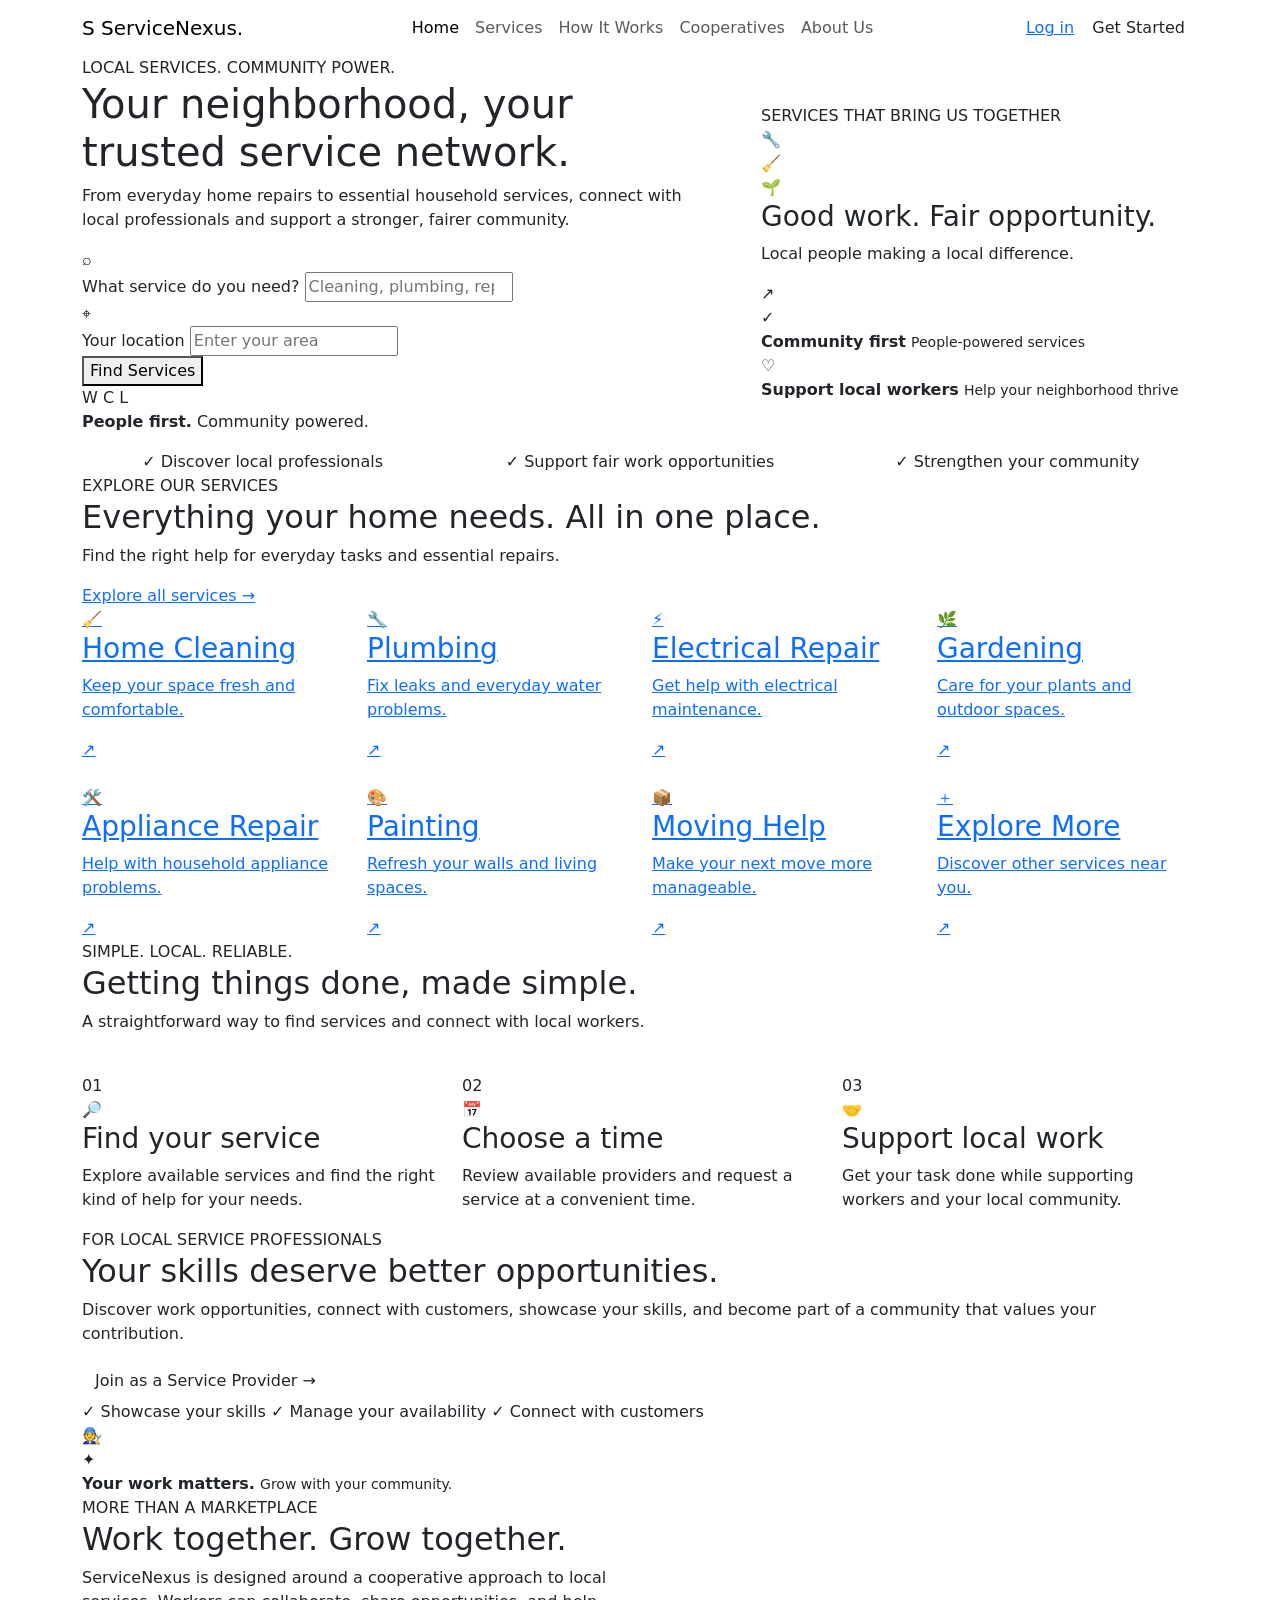
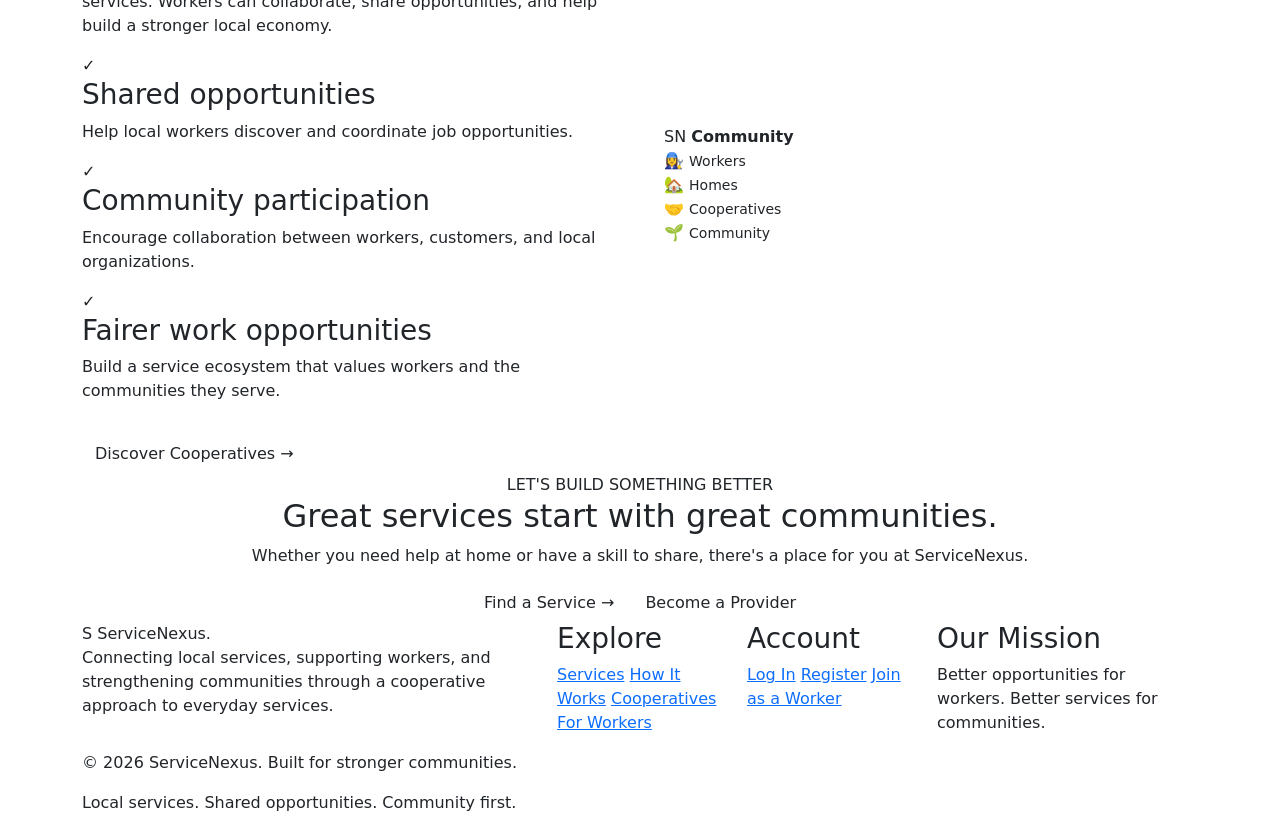
==== src/main/resources/templates/index.html @ cea3363b "Add ServiceNexus Spring Boot project" ====
<!DOCTYPE html>
<html lang="en" xmlns:th="http://www.thymeleaf.org">

<head>
    <meta charset="UTF-8">

    <meta name="viewport" content="width=device-width, initial-scale=1.0">

    <title>ServiceNexus | Local Services, Stronger Communities</title>

    <meta name="description"
          content="Discover trusted local service professionals, book household services, and support worker cooperatives with ServiceNexus.">

    <!-- Bootstrap -->
    <link
        href="https://cdn.jsdelivr.net/npm/bootstrap@5.3.8/dist/css/bootstrap.min.css"
        rel="stylesheet">

    <!-- Google Fonts -->
    <link
        href="https://fonts.googleapis.com/css2?family=DM+Sans:wght@400;500;600;700&family=Manrope:wght@400;500;600;700;800&display=swap"
        rel="stylesheet">

    <!-- Custom CSS -->
    <link rel="stylesheet" th:href="@{/css/style.css}">
</head>

<body>

<!-- ================= NAVIGATION ================= -->

<nav class="navbar navbar-expand-lg navbar-light bg-white sticky-top main-navbar">

    <div class="container">

        <a class="navbar-brand brand" th:href="@{/}">
            <span class="brand-icon">S</span>
            ServiceNexus<span class="brand-dot">.</span>
        </a>

        <button class="navbar-toggler"
                type="button"
                data-bs-toggle="collapse"
                data-bs-target="#navbarMenu"
                aria-controls="navbarMenu"
                aria-expanded="false"
                aria-label="Toggle navigation">

            <span class="navbar-toggler-icon"></span>

        </button>

        <div class="collapse navbar-collapse" id="navbarMenu">

            <ul class="navbar-nav mx-auto">

                <li class="nav-item">
                    <a class="nav-link active" th:href="@{/}">Home</a>
                </li>

                <li class="nav-item">
                    <a class="nav-link" href="#services">Services</a>
                </li>

                <li class="nav-item">
                    <a class="nav-link" href="#how-it-works">How It Works</a>
                </li>

                <li class="nav-item">
                    <a class="nav-link" href="#cooperatives">Cooperatives</a>
                </li>

                <li class="nav-item">
                    <a class="nav-link" href="#about">About Us</a>
                </li>

            </ul>

            <div class="nav-actions">

                <a href="/login" class="login-link">Log in</a>

                <a href="/register" class="btn btn-brand">
                    Get Started
                </a>

            </div>

        </div>

    </div>

</nav>


<!-- ================= HERO SECTION ================= -->

<section class="hero-section">

    <div class="container">

        <div class="row align-items-center g-5">

            <div class="col-lg-7">

                <div class="hero-badge">
                    <span class="status-dot"></span>
                    LOCAL SERVICES. COMMUNITY POWER.
                </div>

                <h1>
                    Your neighborhood,
                    <span>your trusted</span>
                    service network.
                </h1>

                <p class="hero-description">

                    From everyday home repairs to essential household services,
                    connect with local professionals and support a stronger,
                    fairer community.

                </p>

                <!-- Search Form -->

                <form class="search-panel"
                      th:action="@{/services}"
                      method="get">

                    <div class="search-field">

                        <span class="search-icon">⌕</span>

                        <div class="search-input-wrapper">

                            <label for="serviceSearch">
                                What service do you need?
                            </label>

                            <input
                                type="search"
                                id="serviceSearch"
                                name="q"
                                placeholder="Cleaning, plumbing, repairs..."
                                autocomplete="off">

                        </div>

                    </div>

                    <div class="search-divider"></div>

                    <div class="search-field location-field">

                        <span class="location-icon">⌖</span>

                        <div class="search-input-wrapper">

                            <label for="serviceLocation">
                                Your location
                            </label>

                            <input
                                type="text"
                                id="serviceLocation"
                                name="location"
                                placeholder="Enter your area">

                        </div>

                    </div>

                    <button class="search-button" type="submit">
                        Find Services
                    </button>

                </form>

                <div class="hero-trust">

                    <div class="trust-avatars">
                        <span>W</span>
                        <span>C</span>
                        <span>L</span>
                    </div>

                    <p>
                        <strong>People first.</strong>
                        Community powered.
                    </p>

                </div>

            </div>


            <!-- Hero Visual -->

            <div class="col-lg-5">

                <div class="hero-visual">

                    <div class="hero-image-card">

                        <div class="visual-top-label">
                            <span class="status-dot"></span>
                            SERVICES THAT BRING US TOGETHER
                        </div>

                        <div class="hero-illustration">

                            <div class="illustration-circle">

                                <div class="illustration-house">

                                    <div class="house-roof"></div>

                                    <div class="house-body">

                                        <div class="house-window"></div>

                                        <div class="house-door"></div>

                                    </div>

                                </div>

                                <div class="illustration-tool tool-one">🔧</div>

                                <div class="illustration-tool tool-two">🧹</div>

                                <div class="illustration-tool tool-three">🌱</div>

                            </div>

                        </div>

                        <div class="visual-bottom">

                            <div>
                                <h3>Good work. Fair opportunity.</h3>
                                <p>Local people making a local difference.</p>
                            </div>

                            <span class="visual-arrow">↗</span>

                        </div>

                    </div>


                    <div class="floating-card floating-card-top">

                        <span class="floating-icon green-icon">✓</span>

                        <div>
                            <strong>Community first</strong>
                            <small>People-powered services</small>
                        </div>

                    </div>


                    <div class="floating-card floating-card-bottom">

                        <span class="floating-icon orange-icon">♡</span>

                        <div>
                            <strong>Support local workers</strong>
                            <small>Help your neighborhood thrive</small>
                        </div>

                    </div>

                </div>

            </div>

        </div>

    </div>

</section>


<!-- ================= TRUST STRIP ================= -->

<section class="trust-strip">

    <div class="container">

        <div class="row align-items-center text-center g-3">

            <div class="col-12 col-md-4">

                <div class="trust-item">
                    <span>✓</span>
                    Discover local professionals
                </div>

            </div>

            <div class="col-12 col-md-4">

                <div class="trust-item">
                    <span>✓</span>
                    Support fair work opportunities
                </div>

            </div>

            <div class="col-12 col-md-4">

                <div class="trust-item">
                    <span>✓</span>
                    Strengthen your community
                </div>

            </div>

        </div>

    </div>

</section>


<!-- ================= SERVICE CATEGORIES ================= -->

<section class="services-section section-padding" id="services">

    <div class="container">

        <div class="section-heading">

            <div>

                <span class="section-eyebrow">EXPLORE OUR SERVICES</span>

                <h2>
                    Everything your home needs.
                    <span>All in one place.</span>
                </h2>

                <p>
                    Find the right help for everyday tasks and essential repairs.
                </p>

            </div>

            <a href="/services" class="section-link">
                Explore all services <span>→</span>
            </a>

        </div>


        <div class="row g-4">

            <!-- Cleaning -->

            <div class="col-6 col-lg-3">

                <a href="/services?q=cleaning" class="service-card">

                    <div class="service-icon cleaning-icon">🧹</div>

                    <h3>Home Cleaning</h3>

                    <p>
                        Keep your space fresh and comfortable.
                    </p>

                    <span class="service-arrow">↗</span>

                </a>

            </div>


            <!-- Plumbing -->

            <div class="col-6 col-lg-3">

                <a href="/services?q=plumbing" class="service-card">

                    <div class="service-icon plumbing-icon">🔧</div>

                    <h3>Plumbing</h3>

                    <p>
                        Fix leaks and everyday water problems.
                    </p>

                    <span class="service-arrow">↗</span>

                </a>

            </div>


            <!-- Electrical -->

            <div class="col-6 col-lg-3">

                <a href="/services?q=electrical" class="service-card">

                    <div class="service-icon electrical-icon">⚡</div>

                    <h3>Electrical Repair</h3>

                    <p>
                        Get help with electrical maintenance.
                    </p>

                    <span class="service-arrow">↗</span>

                </a>

            </div>


            <!-- Gardening -->

            <div class="col-6 col-lg-3">

                <a href="/services?q=gardening" class="service-card">

                    <div class="service-icon gardening-icon">🌿</div>

                    <h3>Gardening</h3>

                    <p>
                        Care for your plants and outdoor spaces.
                    </p>

                    <span class="service-arrow">↗</span>

                </a>

            </div>


            <!-- Appliance Repair -->

            <div class="col-6 col-lg-3">

                <a href="/services?q=appliance" class="service-card">

                    <div class="service-icon appliance-icon">🛠️</div>

                    <h3>Appliance Repair</h3>

                    <p>
                        Help with household appliance problems.
                    </p>

                    <span class="service-arrow">↗</span>

                </a>

            </div>


            <!-- Painting -->

            <div class="col-6 col-lg-3">

                <a href="/services?q=painting" class="service-card">

                    <div class="service-icon painting-icon">🎨</div>

                    <h3>Painting</h3>

                    <p>
                        Refresh your walls and living spaces.
                    </p>

                    <span class="service-arrow">↗</span>

                </a>

            </div>


            <!-- Moving -->

            <div class="col-6 col-lg-3">

                <a href="/services?q=moving" class="service-card">

                    <div class="service-icon moving-icon">📦</div>

                    <h3>Moving Help</h3>

                    <p>
                        Make your next move more manageable.
                    </p>

                    <span class="service-arrow">↗</span>

                </a>

            </div>


            <!-- More -->

            <div class="col-6 col-lg-3">

                <a href="/services" class="service-card more-card">

                    <div class="service-icon more-icon">＋</div>

                    <h3>Explore More</h3>

                    <p>
                        Discover other services near you.
                    </p>

                    <span class="service-arrow">↗</span>

                </a>

            </div>

        </div>

    </div>

</section>


<!-- ================= HOW IT WORKS ================= -->

<section class="how-section section-padding" id="how-it-works">

    <div class="container">

        <div class="section-heading centered-heading">

            <span class="section-eyebrow">SIMPLE. LOCAL. RELIABLE.</span>

            <h2>
                Getting things done,
                <span>made simple.</span>
            </h2>

            <p>
                A straightforward way to find services and connect with local workers.
            </p>

        </div>


        <div class="row g-4 mt-3">

            <div class="col-md-4">

                <div class="step-card">

                    <div class="step-number">01</div>

                    <div class="step-icon">🔎</div>

                    <h3>Find your service</h3>

                    <p>
                        Explore available services and find the right kind
                        of help for your needs.
                    </p>

                </div>

            </div>


            <div class="col-md-4">

                <div class="step-card">

                    <div class="step-number">02</div>

                    <div class="step-icon">📅</div>

                    <h3>Choose a time</h3>

                    <p>
                        Review available providers and request a service
                        at a convenient time.
                    </p>

                </div>

            </div>


            <div class="col-md-4">

                <div class="step-card">

                    <div class="step-number">03</div>

                    <div class="step-icon">🤝</div>

                    <h3>Support local work</h3>

                    <p>
                        Get your task done while supporting workers
                        and your local community.
                    </p>

                </div>

            </div>

        </div>

    </div>

</section>


<!-- ================= WORKER SECTION ================= -->

<section class="worker-section section-padding" id="workers">

    <div class="container">

        <div class="worker-banner">

            <div class="worker-content">

                <span class="worker-eyebrow">
                    FOR LOCAL SERVICE PROFESSIONALS
                </span>

                <h2>
                    Your skills deserve
                    <span>better opportunities.</span>
                </h2>

                <p>
                    Discover work opportunities, connect with customers,
                    showcase your skills, and become part of a community
                    that values your contribution.
                </p>

                <a href="/register?role=WORKER" class="btn worker-button">
                    Join as a Service Provider <span>→</span>
                </a>

                <div class="worker-benefits">

                    <span>✓ Showcase your skills</span>

                    <span>✓ Manage your availability</span>

                    <span>✓ Connect with customers</span>

                </div>

            </div>


            <div class="worker-visual">

                <div class="worker-circle">

                    <div class="worker-emoji">🧑‍🔧</div>

                </div>

                <div class="worker-note">

                    <span>✦</span>

                    <div>
                        <strong>Your work matters.</strong>
                        <small>Grow with your community.</small>
                    </div>

                </div>

            </div>

        </div>

    </div>

</section>


<!-- ================= COOPERATIVES ================= -->

<section class="cooperative-section section-padding" id="cooperatives">

    <div class="container">

        <div class="row align-items-center g-5">

            <div class="col-lg-6">

                <span class="section-eyebrow">MORE THAN A MARKETPLACE</span>

                <h2>
                    Work together.
                    <span>Grow together.</span>
                </h2>

                <p class="cooperative-description">

                    ServiceNexus is designed around a cooperative approach
                    to local services. Workers can collaborate, share
                    opportunities, and help build a stronger local economy.

                </p>

                <div class="cooperative-benefit">

                    <span class="benefit-check">✓</span>

                    <div>

                        <h3>Shared opportunities</h3>

                        <p>
                            Help local workers discover and coordinate job opportunities.
                        </p>

                    </div>

                </div>


                <div class="cooperative-benefit">

                    <span class="benefit-check">✓</span>

                    <div>

                        <h3>Community participation</h3>

                        <p>
                            Encourage collaboration between workers, customers,
                            and local organizations.
                        </p>

                    </div>

                </div>


                <div class="cooperative-benefit">

                    <span class="benefit-check">✓</span>

                    <div>

                        <h3>Fairer work opportunities</h3>

                        <p>
                            Build a service ecosystem that values workers
                            and the communities they serve.
                        </p>

                    </div>

                </div>

                <a href="/cooperatives" class="btn btn-brand mt-3">
                    Discover Cooperatives →
                </a>

            </div>


            <div class="col-lg-6">

                <div class="cooperative-visual">

                    <div class="community-orbit orbit-one"></div>

                    <div class="community-orbit orbit-two"></div>

                    <div class="community-center">
                        <span>SN</span>
                        <strong>Community</strong>
                    </div>

                    <div class="community-member member-one">
                        <span>👩‍🔧</span>
                        <small>Workers</small>
                    </div>

                    <div class="community-member member-two">
                        <span>🏡</span>
                        <small>Homes</small>
                    </div>

                    <div class="community-member member-three">
                        <span>🤝</span>
                        <small>Cooperatives</small>
                    </div>

                    <div class="community-member member-four">
                        <span>🌱</span>
                        <small>Community</small>
                    </div>

                </div>

            </div>

        </div>

    </div>

</section>


<!-- ================= FINAL CTA ================= -->

<section class="final-cta" id="about">

    <div class="container text-center">

        <span class="section-eyebrow">LET'S BUILD SOMETHING BETTER</span>

        <h2>
            Great services start
            <span>with great communities.</span>
        </h2>

        <p>
            Whether you need help at home or have a skill to share,
            there's a place for you at ServiceNexus.
        </p>

        <div class="cta-buttons">

            <a href="/services" class="btn btn-brand">
                Find a Service →
            </a>

            <a href="/register?role=WORKER" class="btn btn-outline-brand">
                Become a Provider
            </a>

        </div>

    </div>

</section>


<!-- ================= FOOTER ================= -->

<footer class="site-footer">

    <div class="container">

        <div class="row g-4">

            <div class="col-lg-5">

                <a class="navbar-brand brand footer-brand" th:href="@{/}">
                    <span class="brand-icon">S</span>
                    ServiceNexus<span class="brand-dot">.</span>
                </a>

                <p class="footer-description">

                    Connecting local services, supporting workers,
                    and strengthening communities through a cooperative
                    approach to everyday services.

                </p>

            </div>


            <div class="col-6 col-lg-2">

                <h3>Explore</h3>

                <a href="#services">Services</a>

                <a href="#how-it-works">How It Works</a>

                <a href="#cooperatives">Cooperatives</a>

                <a href="#workers">For Workers</a>

            </div>


            <div class="col-6 col-lg-2">

                <h3>Account</h3>

                <a href="/login">Log In</a>

                <a href="/register">Register</a>

                <a href="/register?role=WORKER">Join as a Worker</a>

            </div>


            <div class="col-lg-3">

                <h3>Our Mission</h3>

                <p class="footer-mission">
                    Better opportunities for workers.
                    Better services for communities.
                </p>

            </div>

        </div>


        <div class="footer-bottom">

            <p>
                © 2026 ServiceNexus. Built for stronger communities.
            </p>

            <p>
                Local services. Shared opportunities. Community first.
            </p>

        </div>

    </div>

</footer>


<script
    src="https://cdn.jsdelivr.net/npm/bootstrap@5.3.8/dist/js/bootstrap.bundle.min.js">
</script>

</body>

</html>
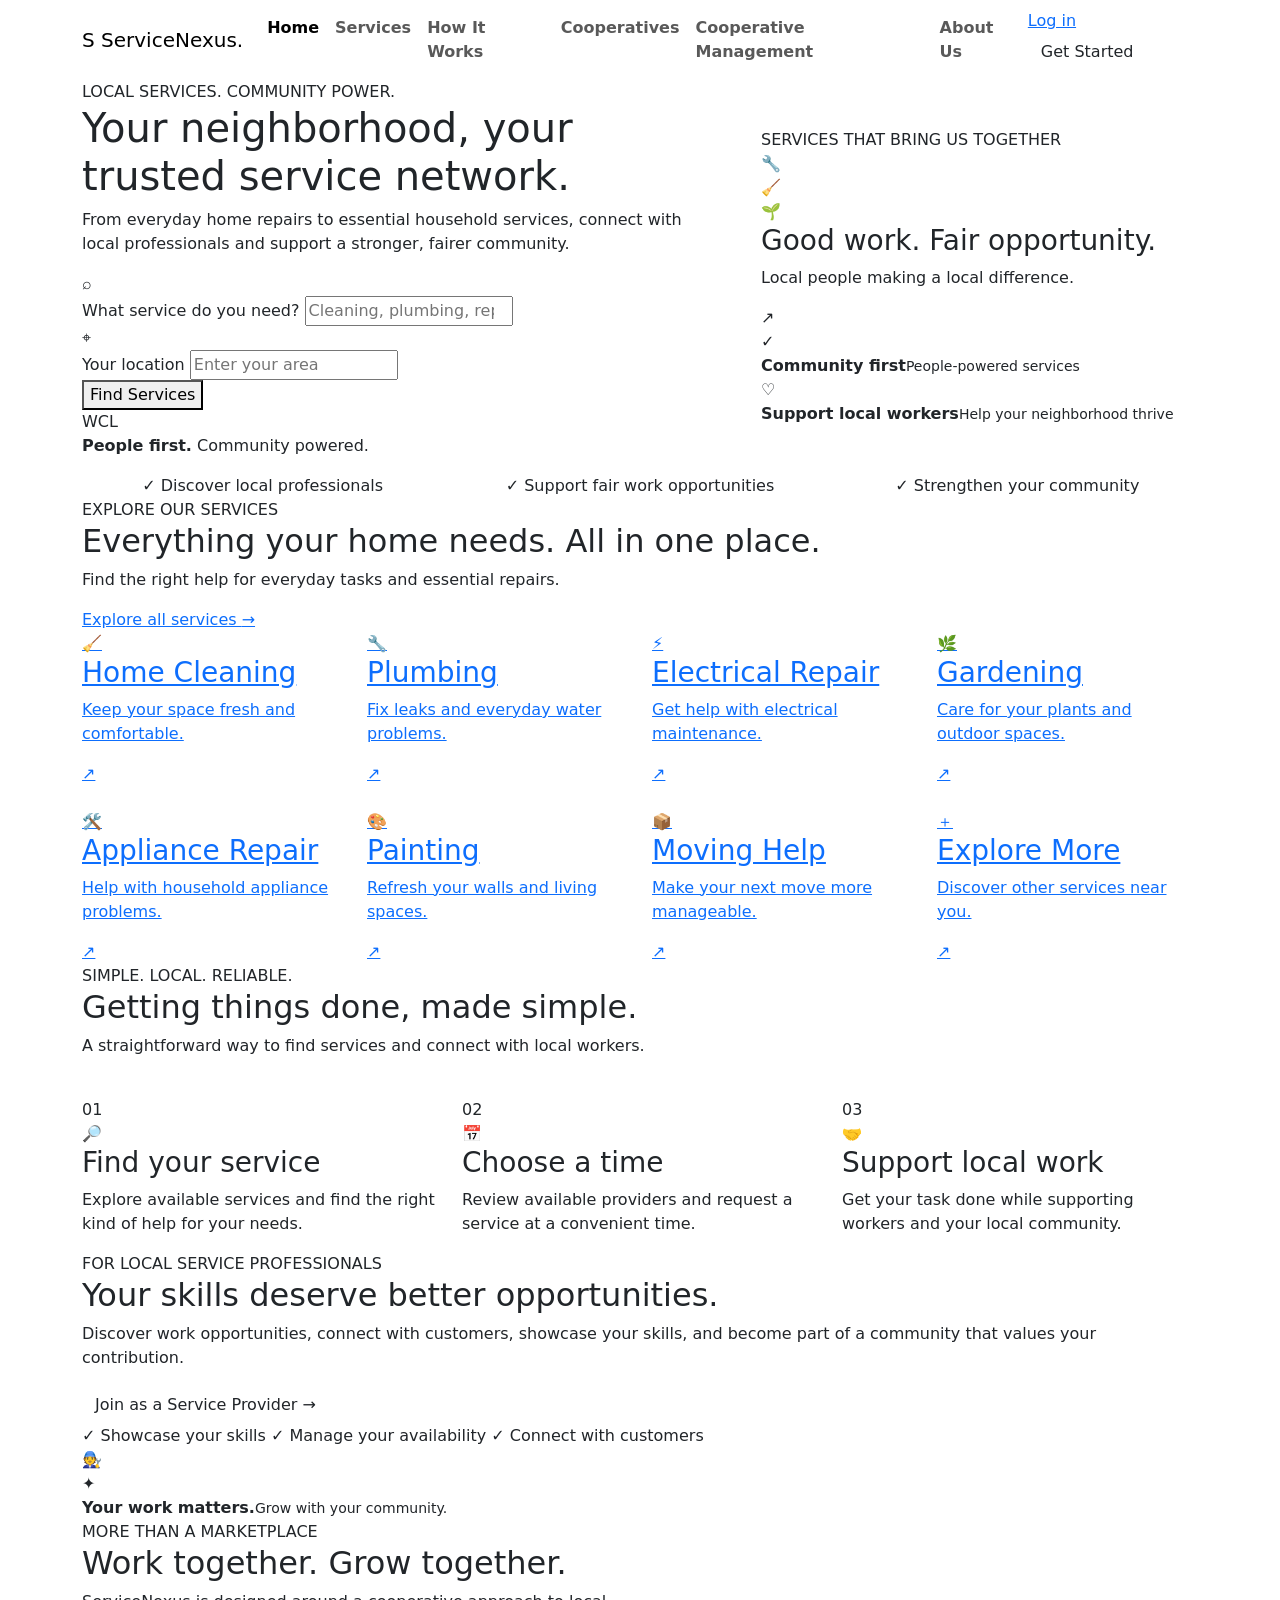
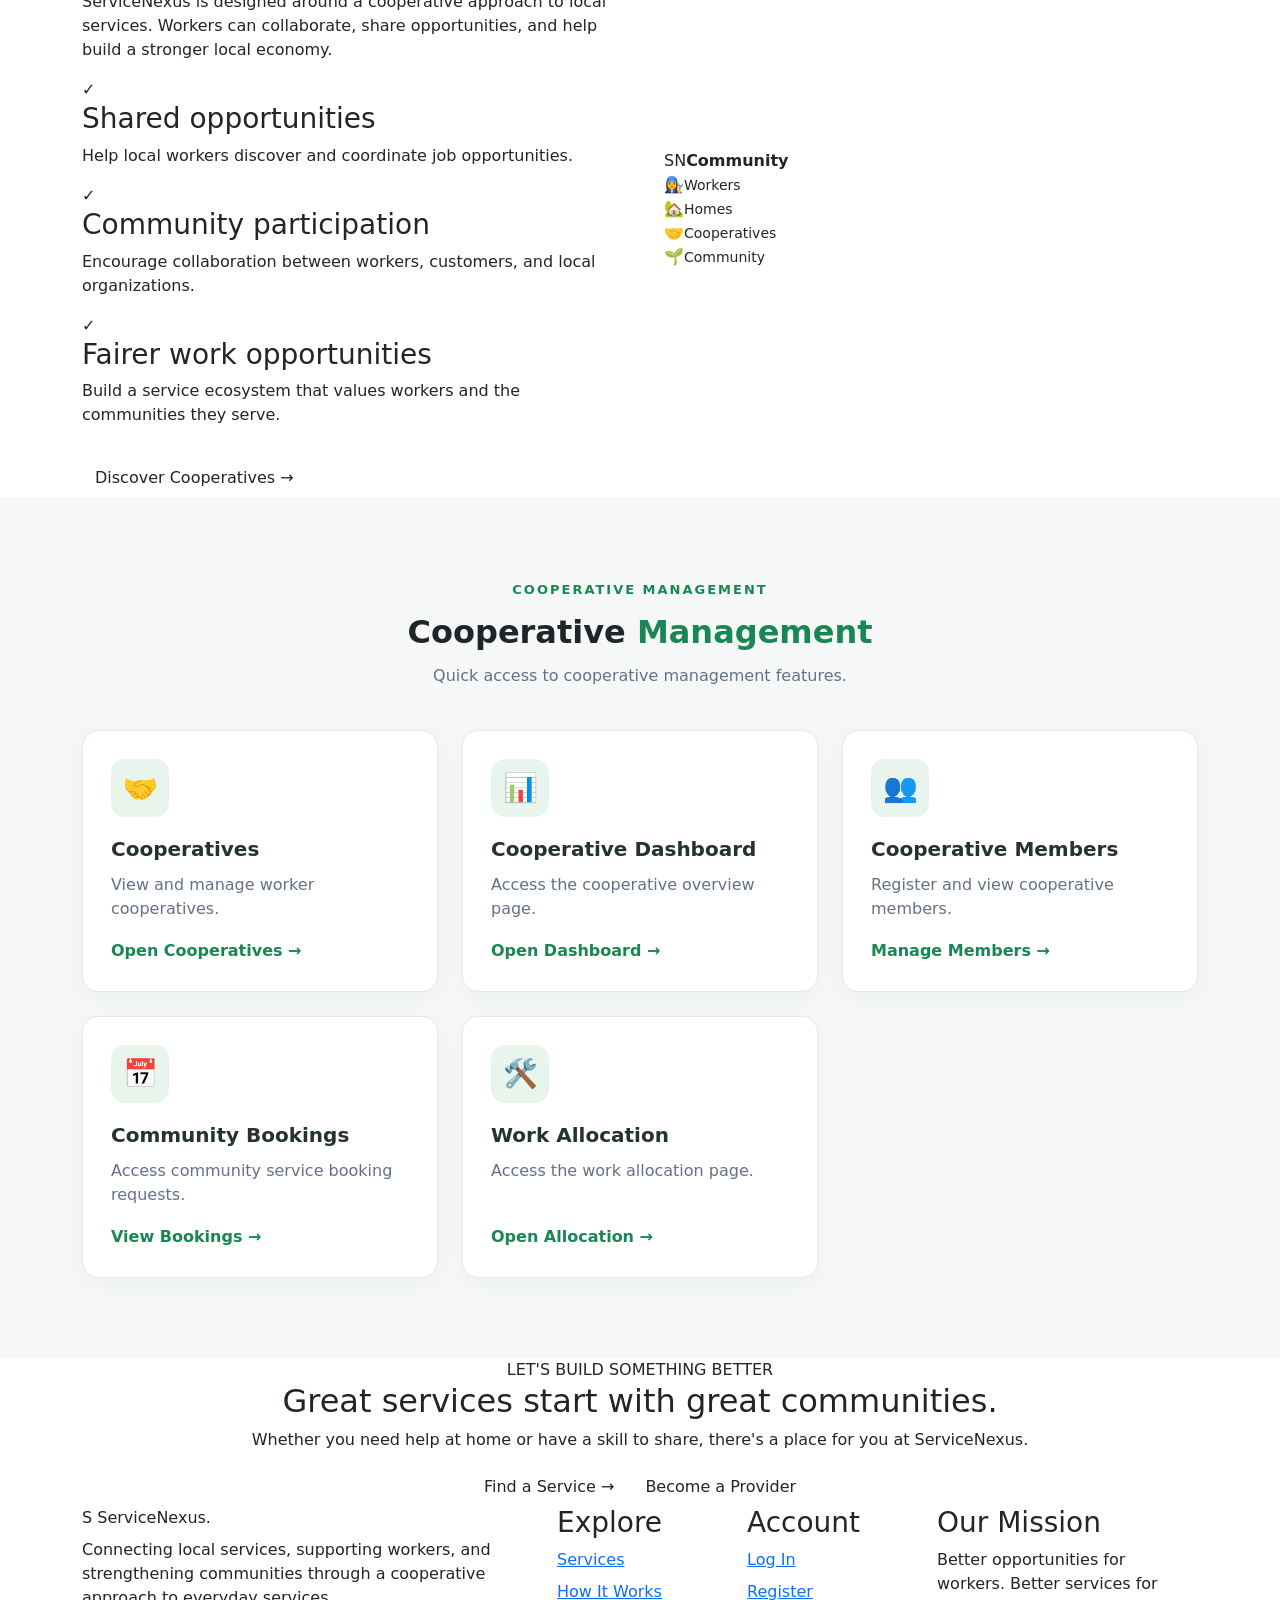
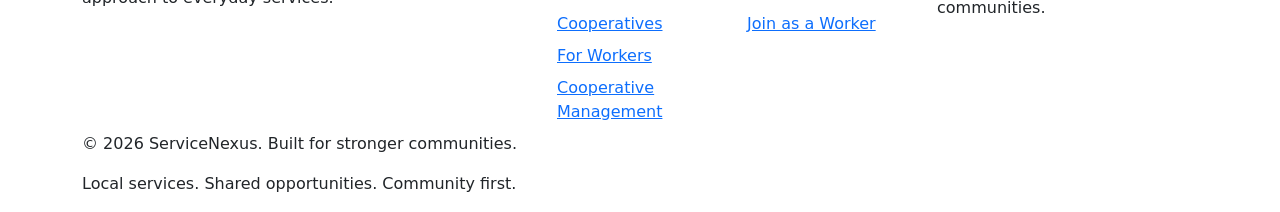
==== commit 2cc886f0: "Update ServiceNexus project" ====
--- a/src/main/resources/templates/index.html
+++ b/src/main/resources/templates/index.html
@@ -1,108 +1,147 @@
+
 <!DOCTYPE html>
 <html lang="en" xmlns:th="http://www.thymeleaf.org">
 
 <head>
     <meta charset="UTF-8">
-
     <meta name="viewport" content="width=device-width, initial-scale=1.0">
-
     <title>ServiceNexus | Local Services, Stronger Communities</title>
-
-    <meta name="description"
-          content="Discover trusted local service professionals, book household services, and support worker cooperatives with ServiceNexus.">
-
-    <!-- Bootstrap -->
-    <link
-        href="https://cdn.jsdelivr.net/npm/bootstrap@5.3.8/dist/css/bootstrap.min.css"
-        rel="stylesheet">
-
-    <!-- Google Fonts -->
-    <link
-        href="https://fonts.googleapis.com/css2?family=DM+Sans:wght@400;500;600;700&family=Manrope:wght@400;500;600;700;800&display=swap"
-        rel="stylesheet">
-
-    <!-- Custom CSS -->
+    <meta name="description" content="Discover trusted local service professionals, book household services, and support worker cooperatives with ServiceNexus.">
+
+    <link href="https://cdn.jsdelivr.net/npm/bootstrap@5.3.8/dist/css/bootstrap.min.css" rel="stylesheet">
+    <link href="https://fonts.googleapis.com/css2?family=DM+Sans:wght@400;500;600;700&family=Manrope:wght@400;500;600;700;800&display=swap" rel="stylesheet">
     <link rel="stylesheet" th:href="@{/css/style.css}">
+
+    <style>
+        .cooperative-management-section {
+            padding: 80px 0;
+            background: #f5f8f6;
+        }
+
+        .cooperative-management-heading {
+            text-align: center;
+            margin-bottom: 42px;
+        }
+
+        .cooperative-management-heading .eyebrow {
+            color: #198754;
+            font-weight: 700;
+            font-size: 13px;
+            letter-spacing: 2px;
+        }
+
+        .cooperative-management-heading h2 {
+            margin: 12px 0;
+            font-weight: 800;
+        }
+
+        .cooperative-management-heading h2 span {
+            color: #198754;
+        }
+
+        .cooperative-management-heading p {
+            color: #667085;
+        }
+
+        .cooperative-management-card {
+            display: block;
+            height: 100%;
+            padding: 28px;
+            color: #25332d;
+            background: #fff;
+            border: 1px solid #e3ebe6;
+            border-radius: 16px;
+            text-decoration: none;
+            box-shadow: 0 5px 20px rgba(20, 50, 35, 0.04);
+            transition: transform .2s ease, box-shadow .2s ease;
+        }
+
+        .cooperative-management-card:hover {
+            transform: translateY(-5px);
+            box-shadow: 0 12px 28px rgba(20, 50, 35, 0.12);
+            color: #198754;
+        }
+
+        .cooperative-management-icon {
+            display: flex;
+            align-items: center;
+            justify-content: center;
+            width: 58px;
+            height: 58px;
+            margin-bottom: 20px;
+            background: #e8f5ed;
+            border-radius: 14px;
+            font-size: 28px;
+        }
+
+        .cooperative-management-card h3 {
+            font-size: 20px;
+            font-weight: 700;
+            margin-bottom: 12px;
+        }
+
+        .cooperative-management-card p {
+            color: #667085;
+            min-height: 48px;
+            margin-bottom: 18px;
+        }
+
+        .cooperative-management-link {
+            color: #198754;
+            font-weight: 700;
+        }
+
+        .main-navbar .navbar-nav .nav-link {
+            font-weight: 600;
+        }
+
+        .site-footer a {
+            display: block;
+            margin-bottom: 8px;
+        }
+    </style>
 </head>
 
 <body>
 
-<!-- ================= NAVIGATION ================= -->
-
+<!-- NAVIGATION -->
 <nav class="navbar navbar-expand-lg navbar-light bg-white sticky-top main-navbar">
-
-    <div class="container">
-
+    <div class="container">
         <a class="navbar-brand brand" th:href="@{/}">
             <span class="brand-icon">S</span>
             ServiceNexus<span class="brand-dot">.</span>
         </a>
 
-        <button class="navbar-toggler"
-                type="button"
-                data-bs-toggle="collapse"
-                data-bs-target="#navbarMenu"
-                aria-controls="navbarMenu"
-                aria-expanded="false"
+        <button class="navbar-toggler" type="button"
+                data-bs-toggle="collapse" data-bs-target="#navbarMenu"
+                aria-controls="navbarMenu" aria-expanded="false"
                 aria-label="Toggle navigation">
-
             <span class="navbar-toggler-icon"></span>
-
         </button>
 
         <div class="collapse navbar-collapse" id="navbarMenu">
-
             <ul class="navbar-nav mx-auto">
-
-                <li class="nav-item">
-                    <a class="nav-link active" th:href="@{/}">Home</a>
-                </li>
-
-                <li class="nav-item">
-                    <a class="nav-link" href="#services">Services</a>
-                </li>
-
-                <li class="nav-item">
-                    <a class="nav-link" href="#how-it-works">How It Works</a>
-                </li>
-
-                <li class="nav-item">
-                    <a class="nav-link" href="#cooperatives">Cooperatives</a>
-                </li>
-
-                <li class="nav-item">
-                    <a class="nav-link" href="#about">About Us</a>
-                </li>
-
+                <li class="nav-item"><a class="nav-link active" th:href="@{/}">Home</a></li>
+                <li class="nav-item"><a class="nav-link" href="#services">Services</a></li>
+                <li class="nav-item"><a class="nav-link" href="#how-it-works">How It Works</a></li>
+                <li class="nav-item"><a class="nav-link" href="#cooperatives">Cooperatives</a></li>
+                <li class="nav-item"><a class="nav-link" href="#cooperative-management">Cooperative Management</a></li>
+                <li class="nav-item"><a class="nav-link" href="#about">About Us</a></li>
             </ul>
 
             <div class="nav-actions">
-
                 <a href="/login" class="login-link">Log in</a>
-
-                <a href="/register" class="btn btn-brand">
-                    Get Started
-                </a>
-
-            </div>
-
-        </div>
-
-    </div>
-
+                <a href="/register" class="btn btn-brand">Get Started</a>
+            </div>
+        </div>
+    </div>
 </nav>
 
-
-<!-- ================= HERO SECTION ================= -->
-
+<!-- HERO SECTION -->
 <section class="hero-section">
-
-    <div class="container">
-
+    <div class="container">
         <div class="row align-items-center g-5">
-
             <div class="col-lg-7">
-
                 <div class="hero-badge">
                     <span class="status-dot"></span>
                     LOCAL SERVICES. COMMUNITY POWER.
@@ -115,835 +154,381 @@
                 </h1>
 
                 <p class="hero-description">
-
                     From everyday home repairs to essential household services,
                     connect with local professionals and support a stronger,
                     fairer community.
-
                 </p>
 
-                <!-- Search Form -->
-
-                <form class="search-panel"
-                      th:action="@{/services}"
-                      method="get">
-
+                <form class="search-panel" th:action="@{/services}" method="get">
                     <div class="search-field">
-
                         <span class="search-icon">⌕</span>
-
                         <div class="search-input-wrapper">
-
-                            <label for="serviceSearch">
-                                What service do you need?
-                            </label>
-
-                            <input
-                                type="search"
-                                id="serviceSearch"
-                                name="q"
-                                placeholder="Cleaning, plumbing, repairs..."
-                                autocomplete="off">
-
+                            <label for="serviceSearch">What service do you need?</label>
+                            <input type="search" id="serviceSearch" name="q"
+                                   placeholder="Cleaning, plumbing, repairs..." autocomplete="off">
                         </div>
-
                     </div>
 
                     <div class="search-divider"></div>
 
                     <div class="search-field location-field">
-
                         <span class="location-icon">⌖</span>
-
                         <div class="search-input-wrapper">
-
-                            <label for="serviceLocation">
-                                Your location
-                            </label>
-
-                            <input
-                                type="text"
-                                id="serviceLocation"
-                                name="location"
-                                placeholder="Enter your area">
-
+                            <label for="serviceLocation">Your location</label>
+                            <input type="text" id="serviceLocation" name="location"
+                                   placeholder="Enter your area">
                         </div>
-
                     </div>
 
-                    <button class="search-button" type="submit">
-                        Find Services
-                    </button>
-
+                    <button class="search-button" type="submit">Find Services</button>
                 </form>
 
                 <div class="hero-trust">
-
                     <div class="trust-avatars">
-                        <span>W</span>
-                        <span>C</span>
-                        <span>L</span>
+                        <span>W</span><span>C</span><span>L</span>
                     </div>
-
-                    <p>
-                        <strong>People first.</strong>
-                        Community powered.
-                    </p>
-
-                </div>
-
-            </div>
-
-
-            <!-- Hero Visual -->
+                    <p><strong>People first.</strong> Community powered.</p>
+                </div>
+            </div>
 
             <div class="col-lg-5">
-
                 <div class="hero-visual">
-
                     <div class="hero-image-card">
-
                         <div class="visual-top-label">
                             <span class="status-dot"></span>
                             SERVICES THAT BRING US TOGETHER
                         </div>
 
                         <div class="hero-illustration">
-
                             <div class="illustration-circle">
-
                                 <div class="illustration-house">
-
                                     <div class="house-roof"></div>
-
                                     <div class="house-body">
-
                                         <div class="house-window"></div>
-
                                         <div class="house-door"></div>
-
                                     </div>
-
                                 </div>
-
                                 <div class="illustration-tool tool-one">🔧</div>
-
                                 <div class="illustration-tool tool-two">🧹</div>
-
                                 <div class="illustration-tool tool-three">🌱</div>
-
                             </div>
-
                         </div>
 
                         <div class="visual-bottom">
-
                             <div>
                                 <h3>Good work. Fair opportunity.</h3>
                                 <p>Local people making a local difference.</p>
                             </div>
-
                             <span class="visual-arrow">↗</span>
-
                         </div>
-
                     </div>
 
-
                     <div class="floating-card floating-card-top">
-
                         <span class="floating-icon green-icon">✓</span>
-
-                        <div>
-                            <strong>Community first</strong>
-                            <small>People-powered services</small>
-                        </div>
-
+                        <div><strong>Community first</strong><small>People-powered services</small></div>
                     </div>
 
-
                     <div class="floating-card floating-card-bottom">
-
                         <span class="floating-icon orange-icon">♡</span>
-
-                        <div>
-                            <strong>Support local workers</strong>
-                            <small>Help your neighborhood thrive</small>
-                        </div>
-
+                        <div><strong>Support local workers</strong><small>Help your neighborhood thrive</small></div>
                     </div>
-
-                </div>
-
-            </div>
-
-        </div>
-
-    </div>
-
-</section>
-
-
-<!-- ================= TRUST STRIP ================= -->
-
+                </div>
+            </div>
+        </div>
+    </div>
+</section>
+
+<!-- TRUST STRIP -->
 <section class="trust-strip">
-
-    <div class="container">
-
+    <div class="container">
         <div class="row align-items-center text-center g-3">
-
-            <div class="col-12 col-md-4">
-
-                <div class="trust-item">
-                    <span>✓</span>
-                    Discover local professionals
-                </div>
-
-            </div>
-
-            <div class="col-12 col-md-4">
-
-                <div class="trust-item">
-                    <span>✓</span>
-                    Support fair work opportunities
-                </div>
-
-            </div>
-
-            <div class="col-12 col-md-4">
-
-                <div class="trust-item">
-                    <span>✓</span>
-                    Strengthen your community
-                </div>
-
-            </div>
-
-        </div>
-
-    </div>
-
-</section>
-
-
-<!-- ================= SERVICE CATEGORIES ================= -->
-
+            <div class="col-12 col-md-4"><div class="trust-item"><span>✓</span> Discover local professionals</div></div>
+            <div class="col-12 col-md-4"><div class="trust-item"><span>✓</span> Support fair work opportunities</div></div>
+            <div class="col-12 col-md-4"><div class="trust-item"><span>✓</span> Strengthen your community</div></div>
+        </div>
+    </div>
+</section>
+
+<!-- SERVICE CATEGORIES -->
 <section class="services-section section-padding" id="services">
-
-    <div class="container">
-
+    <div class="container">
         <div class="section-heading">
-
             <div>
-
                 <span class="section-eyebrow">EXPLORE OUR SERVICES</span>
-
-                <h2>
-                    Everything your home needs.
-                    <span>All in one place.</span>
-                </h2>
-
-                <p>
-                    Find the right help for everyday tasks and essential repairs.
+                <h2>Everything your home needs. <span>All in one place.</span></h2>
+                <p>Find the right help for everyday tasks and essential repairs.</p>
+            </div>
+            <a href="/services" class="section-link">Explore all services <span>→</span></a>
+        </div>
+
+        <div class="row g-4">
+            <div class="col-6 col-lg-3">
+                <a href="/services?q=cleaning" class="service-card">
+                    <div class="service-icon cleaning-icon">🧹</div>
+                    <h3>Home Cleaning</h3><p>Keep your space fresh and comfortable.</p><span class="service-arrow">↗</span>
+                </a>
+            </div>
+            <div class="col-6 col-lg-3">
+                <a href="/services?q=plumbing" class="service-card">
+                    <div class="service-icon plumbing-icon">🔧</div>
+                    <h3>Plumbing</h3><p>Fix leaks and everyday water problems.</p><span class="service-arrow">↗</span>
+                </a>
+            </div>
+            <div class="col-6 col-lg-3">
+                <a href="/services?q=electrical" class="service-card">
+                    <div class="service-icon electrical-icon">⚡</div>
+                    <h3>Electrical Repair</h3><p>Get help with electrical maintenance.</p><span class="service-arrow">↗</span>
+                </a>
+            </div>
+            <div class="col-6 col-lg-3">
+                <a href="/services?q=gardening" class="service-card">
+                    <div class="service-icon gardening-icon">🌿</div>
+                    <h3>Gardening</h3><p>Care for your plants and outdoor spaces.</p><span class="service-arrow">↗</span>
+                </a>
+            </div>
+            <div class="col-6 col-lg-3">
+                <a href="/services?q=appliance" class="service-card">
+                    <div class="service-icon appliance-icon">🛠️</div>
+                    <h3>Appliance Repair</h3><p>Help with household appliance problems.</p><span class="service-arrow">↗</span>
+                </a>
+            </div>
+            <div class="col-6 col-lg-3">
+                <a href="/services?q=painting" class="service-card">
+                    <div class="service-icon painting-icon">🎨</div>
+                    <h3>Painting</h3><p>Refresh your walls and living spaces.</p><span class="service-arrow">↗</span>
+                </a>
+            </div>
+            <div class="col-6 col-lg-3">
+                <a href="/services?q=moving" class="service-card">
+                    <div class="service-icon moving-icon">📦</div>
+                    <h3>Moving Help</h3><p>Make your next move more manageable.</p><span class="service-arrow">↗</span>
+                </a>
+            </div>
+            <div class="col-6 col-lg-3">
+                <a href="/services" class="service-card more-card">
+                    <div class="service-icon more-icon">＋</div>
+                    <h3>Explore More</h3><p>Discover other services near you.</p><span class="service-arrow">↗</span>
+                </a>
+            </div>
+        </div>
+    </div>
+</section>
+
+<!-- HOW IT WORKS -->
+<section class="how-section section-padding" id="how-it-works">
+    <div class="container">
+        <div class="section-heading centered-heading">
+            <span class="section-eyebrow">SIMPLE. LOCAL. RELIABLE.</span>
+            <h2>Getting things done, <span>made simple.</span></h2>
+            <p>A straightforward way to find services and connect with local workers.</p>
+        </div>
+
+        <div class="row g-4 mt-3">
+            <div class="col-md-4">
+                <div class="step-card">
+                    <div class="step-number">01</div><div class="step-icon">🔎</div>
+                    <h3>Find your service</h3>
+                    <p>Explore available services and find the right kind of help for your needs.</p>
+                </div>
+            </div>
+            <div class="col-md-4">
+                <div class="step-card">
+                    <div class="step-number">02</div><div class="step-icon">📅</div>
+                    <h3>Choose a time</h3>
+                    <p>Review available providers and request a service at a convenient time.</p>
+                </div>
+            </div>
+            <div class="col-md-4">
+                <div class="step-card">
+                    <div class="step-number">03</div><div class="step-icon">🤝</div>
+                    <h3>Support local work</h3>
+                    <p>Get your task done while supporting workers and your local community.</p>
+                </div>
+            </div>
+        </div>
+    </div>
+</section>
+
+<!-- WORKER SECTION -->
+<section class="worker-section section-padding" id="workers">
+    <div class="container">
+        <div class="worker-banner">
+            <div class="worker-content">
+                <span class="worker-eyebrow">FOR LOCAL SERVICE PROFESSIONALS</span>
+                <h2>Your skills deserve <span>better opportunities.</span></h2>
+                <p>Discover work opportunities, connect with customers, showcase your skills, and become part of a community that values your contribution.</p>
+                <a href="/register?role=WORKER" class="btn worker-button">Join as a Service Provider <span>→</span></a>
+                <div class="worker-benefits">
+                    <span>✓ Showcase your skills</span>
+                    <span>✓ Manage your availability</span>
+                    <span>✓ Connect with customers</span>
+                </div>
+            </div>
+            <div class="worker-visual">
+                <div class="worker-circle"><div class="worker-emoji">🧑‍🔧</div></div>
+                <div class="worker-note"><span>✦</span><div><strong>Your work matters.</strong><small>Grow with your community.</small></div></div>
+            </div>
+        </div>
+    </div>
+</section>
+
+<!-- COOPERATIVES -->
+<section class="cooperative-section section-padding" id="cooperatives">
+    <div class="container">
+        <div class="row align-items-center g-5">
+            <div class="col-lg-6">
+                <span class="section-eyebrow">MORE THAN A MARKETPLACE</span>
+                <h2>Work together. <span>Grow together.</span></h2>
+                <p class="cooperative-description">
+                    ServiceNexus is designed around a cooperative approach to local services.
+                    Workers can collaborate, share opportunities, and help build a stronger local economy.
                 </p>
 
-            </div>
-
-            <a href="/services" class="section-link">
-                Explore all services <span>→</span>
-            </a>
-
-        </div>
-
+                <div class="cooperative-benefit">
+                    <span class="benefit-check">✓</span>
+                    <div><h3>Shared opportunities</h3><p>Help local workers discover and coordinate job opportunities.</p></div>
+                </div>
+                <div class="cooperative-benefit">
+                    <span class="benefit-check">✓</span>
+                    <div><h3>Community participation</h3><p>Encourage collaboration between workers, customers, and local organizations.</p></div>
+                </div>
+                <div class="cooperative-benefit">
+                    <span class="benefit-check">✓</span>
+                    <div><h3>Fairer work opportunities</h3><p>Build a service ecosystem that values workers and the communities they serve.</p></div>
+                </div>
+
+                <a href="/cooperatives" class="btn btn-brand mt-3">Discover Cooperatives →</a>
+            </div>
+
+            <div class="col-lg-6">
+                <div class="cooperative-visual">
+                    <div class="community-orbit orbit-one"></div>
+                    <div class="community-orbit orbit-two"></div>
+                    <div class="community-center"><span>SN</span><strong>Community</strong></div>
+                    <div class="community-member member-one"><span>👩‍🔧</span><small>Workers</small></div>
+                    <div class="community-member member-two"><span>🏡</span><small>Homes</small></div>
+                    <div class="community-member member-three"><span>🤝</span><small>Cooperatives</small></div>
+                    <div class="community-member member-four"><span>🌱</span><small>Community</small></div>
+                </div>
+            </div>
+        </div>
+    </div>
+</section>
+
+<!-- COOPERATIVE MANAGEMENT: CLICK TO OPEN EACH PAGE -->
+<section class="cooperative-management-section" id="cooperative-management">
+    <div class="container">
+        <div class="cooperative-management-heading">
+            <span class="eyebrow">COOPERATIVE MANAGEMENT</span>
+            <h2>Cooperative <span>Management</span></h2>
+            <p>Quick access to cooperative management features.</p>
+        </div>
 
         <div class="row g-4">
-
-            <!-- Cleaning -->
-
-            <div class="col-6 col-lg-3">
-
-                <a href="/services?q=cleaning" class="service-card">
-
-                    <div class="service-icon cleaning-icon">🧹</div>
-
-                    <h3>Home Cleaning</h3>
-
-                    <p>
-                        Keep your space fresh and comfortable.
-                    </p>
-
-                    <span class="service-arrow">↗</span>
-
-                </a>
-
-            </div>
-
-
-            <!-- Plumbing -->
-
-            <div class="col-6 col-lg-3">
-
-                <a href="/services?q=plumbing" class="service-card">
-
-                    <div class="service-icon plumbing-icon">🔧</div>
-
-                    <h3>Plumbing</h3>
-
-                    <p>
-                        Fix leaks and everyday water problems.
-                    </p>
-
-                    <span class="service-arrow">↗</span>
-
-                </a>
-
-            </div>
-
-
-            <!-- Electrical -->
-
-            <div class="col-6 col-lg-3">
-
-                <a href="/services?q=electrical" class="service-card">
-
-                    <div class="service-icon electrical-icon">⚡</div>
-
-                    <h3>Electrical Repair</h3>
-
-                    <p>
-                        Get help with electrical maintenance.
-                    </p>
-
-                    <span class="service-arrow">↗</span>
-
-                </a>
-
-            </div>
-
-
-            <!-- Gardening -->
-
-            <div class="col-6 col-lg-3">
-
-                <a href="/services?q=gardening" class="service-card">
-
-                    <div class="service-icon gardening-icon">🌿</div>
-
-                    <h3>Gardening</h3>
-
-                    <p>
-                        Care for your plants and outdoor spaces.
-                    </p>
-
-                    <span class="service-arrow">↗</span>
-
-                </a>
-
-            </div>
-
-
-            <!-- Appliance Repair -->
-
-            <div class="col-6 col-lg-3">
-
-                <a href="/services?q=appliance" class="service-card">
-
-                    <div class="service-icon appliance-icon">🛠️</div>
-
-                    <h3>Appliance Repair</h3>
-
-                    <p>
-                        Help with household appliance problems.
-                    </p>
-
-                    <span class="service-arrow">↗</span>
-
-                </a>
-
-            </div>
-
-
-            <!-- Painting -->
-
-            <div class="col-6 col-lg-3">
-
-                <a href="/services?q=painting" class="service-card">
-
-                    <div class="service-icon painting-icon">🎨</div>
-
-                    <h3>Painting</h3>
-
-                    <p>
-                        Refresh your walls and living spaces.
-                    </p>
-
-                    <span class="service-arrow">↗</span>
-
-                </a>
-
-            </div>
-
-
-            <!-- Moving -->
-
-            <div class="col-6 col-lg-3">
-
-                <a href="/services?q=moving" class="service-card">
-
-                    <div class="service-icon moving-icon">📦</div>
-
-                    <h3>Moving Help</h3>
-
-                    <p>
-                        Make your next move more manageable.
-                    </p>
-
-                    <span class="service-arrow">↗</span>
-
-                </a>
-
-            </div>
-
-
-            <!-- More -->
-
-            <div class="col-6 col-lg-3">
-
-                <a href="/services" class="service-card more-card">
-
-                    <div class="service-icon more-icon">＋</div>
-
-                    <h3>Explore More</h3>
-
-                    <p>
-                        Discover other services near you.
-                    </p>
-
-                    <span class="service-arrow">↗</span>
-
-                </a>
-
-            </div>
-
-        </div>
-
-    </div>
-
-</section>
-
-
-<!-- ================= HOW IT WORKS ================= -->
-
-<section class="how-section section-padding" id="how-it-works">
-
-    <div class="container">
-
-        <div class="section-heading centered-heading">
-
-            <span class="section-eyebrow">SIMPLE. LOCAL. RELIABLE.</span>
-
-            <h2>
-                Getting things done,
-                <span>made simple.</span>
-            </h2>
-
-            <p>
-                A straightforward way to find services and connect with local workers.
-            </p>
-
-        </div>
-
-
-        <div class="row g-4 mt-3">
-
-            <div class="col-md-4">
-
-                <div class="step-card">
-
-                    <div class="step-number">01</div>
-
-                    <div class="step-icon">🔎</div>
-
-                    <h3>Find your service</h3>
-
-                    <p>
-                        Explore available services and find the right kind
-                        of help for your needs.
-                    </p>
-
-                </div>
-
-            </div>
-
-
-            <div class="col-md-4">
-
-                <div class="step-card">
-
-                    <div class="step-number">02</div>
-
-                    <div class="step-icon">📅</div>
-
-                    <h3>Choose a time</h3>
-
-                    <p>
-                        Review available providers and request a service
-                        at a convenient time.
-                    </p>
-
-                </div>
-
-            </div>
-
-
-            <div class="col-md-4">
-
-                <div class="step-card">
-
-                    <div class="step-number">03</div>
-
-                    <div class="step-icon">🤝</div>
-
-                    <h3>Support local work</h3>
-
-                    <p>
-                        Get your task done while supporting workers
-                        and your local community.
-                    </p>
-
-                </div>
-
-            </div>
-
-        </div>
-
-    </div>
-
-</section>
-
-
-<!-- ================= WORKER SECTION ================= -->
-
-<section class="worker-section section-padding" id="workers">
-
-    <div class="container">
-
-        <div class="worker-banner">
-
-            <div class="worker-content">
-
-                <span class="worker-eyebrow">
-                    FOR LOCAL SERVICE PROFESSIONALS
-                </span>
-
-                <h2>
-                    Your skills deserve
-                    <span>better opportunities.</span>
-                </h2>
-
-                <p>
-                    Discover work opportunities, connect with customers,
-                    showcase your skills, and become part of a community
-                    that values your contribution.
+            <div class="col-md-6 col-lg-4">
+                <a href="/cooperatives" class="cooperative-management-card">
+                    <div class="cooperative-management-icon">🤝</div>
+                    <h3>Cooperatives</h3>
+                    <p>View and manage worker cooperatives.</p>
+                    <span class="cooperative-management-link">Open Cooperatives →</span>
+                </a>
+            </div>
+
+            <div class="col-md-6 col-lg-4">
+                <a href="/cooperative-dashboard" class="cooperative-management-card">
+                    <div class="cooperative-management-icon">📊</div>
+                    <h3>Cooperative Dashboard</h3>
+                    <p>Access the cooperative overview page.</p>
+                    <span class="cooperative-management-link">Open Dashboard →</span>
+                </a>
+            </div>
+
+            <div class="col-md-6 col-lg-4">
+                <a href="/cooperative-members" class="cooperative-management-card">
+                    <div class="cooperative-management-icon">👥</div>
+                    <h3>Cooperative Members</h3>
+                    <p>Register and view cooperative members.</p>
+                    <span class="cooperative-management-link">Manage Members →</span>
+                </a>
+            </div>
+
+            <div class="col-md-6 col-lg-4">
+                <a href="/community-bookings" class="cooperative-management-card">
+                    <div class="cooperative-management-icon">📅</div>
+                    <h3>Community Bookings</h3>
+                    <p>Access community service booking requests.</p>
+                    <span class="cooperative-management-link">View Bookings →</span>
+                </a>
+            </div>
+
+            <div class="col-md-6 col-lg-4">
+                <a href="/work-allocation" class="cooperative-management-card">
+                    <div class="cooperative-management-icon">🛠️</div>
+                    <h3>Work Allocation</h3>
+                    <p>Access the work allocation page.</p>
+                    <span class="cooperative-management-link">Open Allocation →</span>
+                </a>
+            </div>
+        </div>
+    </div>
+</section>
+
+<!-- FINAL CTA -->
+<section class="final-cta" id="about">
+    <div class="container text-center">
+        <span class="section-eyebrow">LET'S BUILD SOMETHING BETTER</span>
+        <h2>Great services start <span>with great communities.</span></h2>
+        <p>Whether you need help at home or have a skill to share, there's a place for you at ServiceNexus.</p>
+        <div class="cta-buttons">
+            <a href="/services" class="btn btn-brand">Find a Service →</a>
+            <a href="/register?role=WORKER" class="btn btn-outline-brand">Become a Provider</a>
+        </div>
+    </div>
+</section>
+
+<!-- FOOTER -->
+<footer class="site-footer">
+    <div class="container">
+        <div class="row g-4">
+            <div class="col-lg-5">
+                <a class="navbar-brand brand footer-brand" th:href="@{/}">
+                    <span class="brand-icon">S</span> ServiceNexus<span class="brand-dot">.</span>
+                </a>
+                <p class="footer-description">
+                    Connecting local services, supporting workers, and strengthening communities
+                    through a cooperative approach to everyday services.
                 </p>
-
-                <a href="/register?role=WORKER" class="btn worker-button">
-                    Join as a Service Provider <span>→</span>
-                </a>
-
-                <div class="worker-benefits">
-
-                    <span>✓ Showcase your skills</span>
-
-                    <span>✓ Manage your availability</span>
-
-                    <span>✓ Connect with customers</span>
-
-                </div>
-
-            </div>
-
-
-            <div class="worker-visual">
-
-                <div class="worker-circle">
-
-                    <div class="worker-emoji">🧑‍🔧</div>
-
-                </div>
-
-                <div class="worker-note">
-
-                    <span>✦</span>
-
-                    <div>
-                        <strong>Your work matters.</strong>
-                        <small>Grow with your community.</small>
-                    </div>
-
-                </div>
-
-            </div>
-
-        </div>
-
-    </div>
-
-</section>
-
-
-<!-- ================= COOPERATIVES ================= -->
-
-<section class="cooperative-section section-padding" id="cooperatives">
-
-    <div class="container">
-
-        <div class="row align-items-center g-5">
-
-            <div class="col-lg-6">
-
-                <span class="section-eyebrow">MORE THAN A MARKETPLACE</span>
-
-                <h2>
-                    Work together.
-                    <span>Grow together.</span>
-                </h2>
-
-                <p class="cooperative-description">
-
-                    ServiceNexus is designed around a cooperative approach
-                    to local services. Workers can collaborate, share
-                    opportunities, and help build a stronger local economy.
-
-                </p>
-
-                <div class="cooperative-benefit">
-
-                    <span class="benefit-check">✓</span>
-
-                    <div>
-
-                        <h3>Shared opportunities</h3>
-
-                        <p>
-                            Help local workers discover and coordinate job opportunities.
-                        </p>
-
-                    </div>
-
-                </div>
-
-
-                <div class="cooperative-benefit">
-
-                    <span class="benefit-check">✓</span>
-
-                    <div>
-
-                        <h3>Community participation</h3>
-
-                        <p>
-                            Encourage collaboration between workers, customers,
-                            and local organizations.
-                        </p>
-
-                    </div>
-
-                </div>
-
-
-                <div class="cooperative-benefit">
-
-                    <span class="benefit-check">✓</span>
-
-                    <div>
-
-                        <h3>Fairer work opportunities</h3>
-
-                        <p>
-                            Build a service ecosystem that values workers
-                            and the communities they serve.
-                        </p>
-
-                    </div>
-
-                </div>
-
-                <a href="/cooperatives" class="btn btn-brand mt-3">
-                    Discover Cooperatives →
-                </a>
-
-            </div>
-
-
-            <div class="col-lg-6">
-
-                <div class="cooperative-visual">
-
-                    <div class="community-orbit orbit-one"></div>
-
-                    <div class="community-orbit orbit-two"></div>
-
-                    <div class="community-center">
-                        <span>SN</span>
-                        <strong>Community</strong>
-                    </div>
-
-                    <div class="community-member member-one">
-                        <span>👩‍🔧</span>
-                        <small>Workers</small>
-                    </div>
-
-                    <div class="community-member member-two">
-                        <span>🏡</span>
-                        <small>Homes</small>
-                    </div>
-
-                    <div class="community-member member-three">
-                        <span>🤝</span>
-                        <small>Cooperatives</small>
-                    </div>
-
-                    <div class="community-member member-four">
-                        <span>🌱</span>
-                        <small>Community</small>
-                    </div>
-
-                </div>
-
-            </div>
-
-        </div>
-
-    </div>
-
-</section>
-
-
-<!-- ================= FINAL CTA ================= -->
-
-<section class="final-cta" id="about">
-
-    <div class="container text-center">
-
-        <span class="section-eyebrow">LET'S BUILD SOMETHING BETTER</span>
-
-        <h2>
-            Great services start
-            <span>with great communities.</span>
-        </h2>
-
-        <p>
-            Whether you need help at home or have a skill to share,
-            there's a place for you at ServiceNexus.
-        </p>
-
-        <div class="cta-buttons">
-
-            <a href="/services" class="btn btn-brand">
-                Find a Service →
-            </a>
-
-            <a href="/register?role=WORKER" class="btn btn-outline-brand">
-                Become a Provider
-            </a>
-
-        </div>
-
-    </div>
-
-</section>
-
-
-<!-- ================= FOOTER ================= -->
-
-<footer class="site-footer">
-
-    <div class="container">
-
-        <div class="row g-4">
-
-            <div class="col-lg-5">
-
-                <a class="navbar-brand brand footer-brand" th:href="@{/}">
-                    <span class="brand-icon">S</span>
-                    ServiceNexus<span class="brand-dot">.</span>
-                </a>
-
-                <p class="footer-description">
-
-                    Connecting local services, supporting workers,
-                    and strengthening communities through a cooperative
-                    approach to everyday services.
-
-                </p>
-
-            </div>
-
+            </div>
 
             <div class="col-6 col-lg-2">
-
                 <h3>Explore</h3>
-
                 <a href="#services">Services</a>
-
                 <a href="#how-it-works">How It Works</a>
-
                 <a href="#cooperatives">Cooperatives</a>
-
                 <a href="#workers">For Workers</a>
-
-            </div>
-
+                <a href="#cooperative-management">Cooperative Management</a>
+            </div>
 
             <div class="col-6 col-lg-2">
-
                 <h3>Account</h3>
-
                 <a href="/login">Log In</a>
-
                 <a href="/register">Register</a>
-
                 <a href="/register?role=WORKER">Join as a Worker</a>
-
-            </div>
-
+            </div>
 
             <div class="col-lg-3">
-
                 <h3>Our Mission</h3>
-
-                <p class="footer-mission">
-                    Better opportunities for workers.
-                    Better services for communities.
-                </p>
-
-            </div>
-
-        </div>
-
+                <p class="footer-mission">Better opportunities for workers. Better services for communities.</p>
+            </div>
+        </div>
 
         <div class="footer-bottom">
-
-            <p>
-                © 2026 ServiceNexus. Built for stronger communities.
-            </p>
-
-            <p>
-                Local services. Shared opportunities. Community first.
-            </p>
-
-        </div>
-
-    </div>
-
+            <p>© 2026 ServiceNexus. Built for stronger communities.</p>
+            <p>Local services. Shared opportunities. Community first.</p>
+        </div>
+    </div>
 </footer>
 
-
-<script
-    src="https://cdn.jsdelivr.net/npm/bootstrap@5.3.8/dist/js/bootstrap.bundle.min.js">
-</script>
-
+<script src="https://cdn.jsdelivr.net/npm/bootstrap@5.3.8/dist/js/bootstrap.bundle.min.js"></script>
 </body>
-
-</html>+</html>
